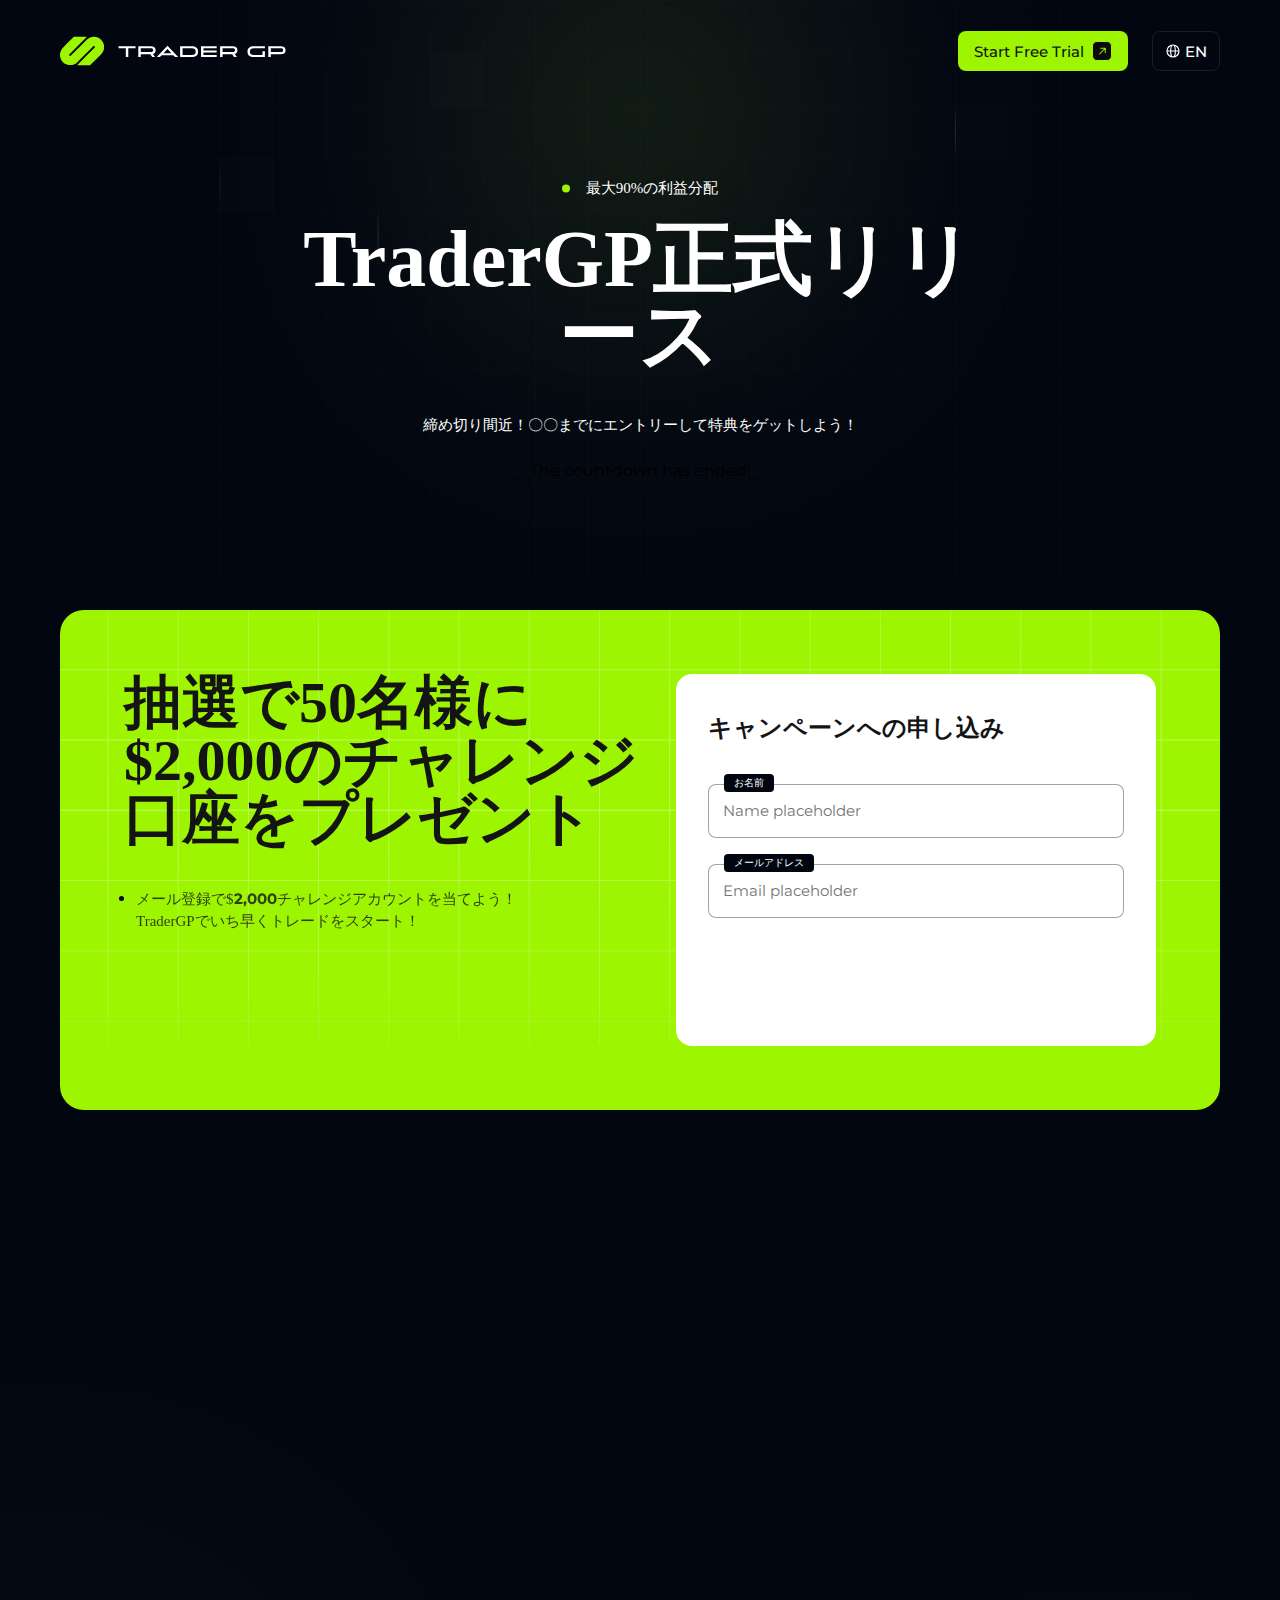
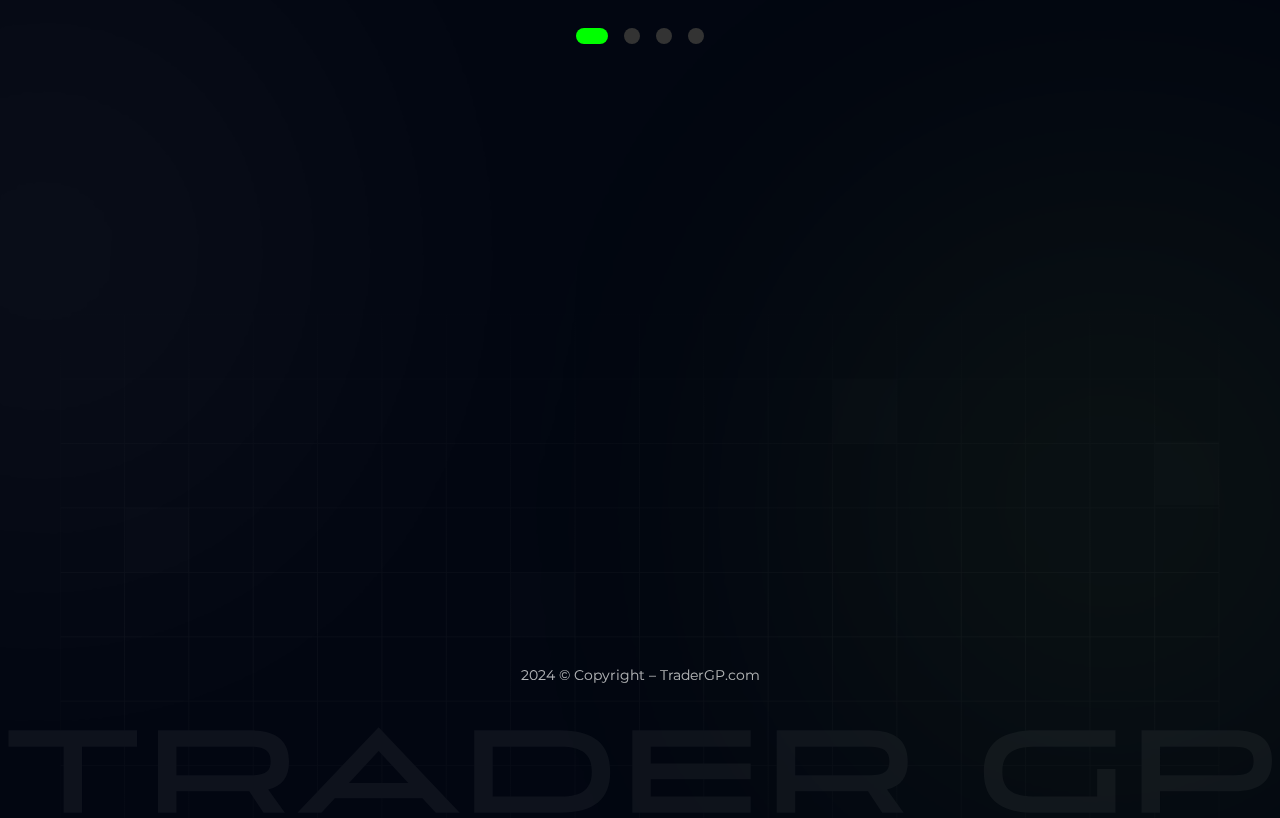
==== indexJP.html @ fff2555d "update" ====
<!DOCTYPE html>
<html lang="en">

<head>
    <meta charset="UTF-8">
    <meta name="viewport" content="width=device-width, initial-scale=1.0">
    <meta name="description"
        content="Trader GPに参加して、$2,000のチャレンジアカウントを獲得するチャンスを手に入れましょう。今すぐサインアップして、プロのトレーダーになるための旅を始めましょう。">
    <meta name="keywords" content="Trader GP, トレーディング, 外国為替, ギブアウェイ, チャレンジアカウント">
    <meta http-equiv="Cache-Control" content="public, max-age=31536000">
    <meta http-equiv="Expires" content="Wed, 21 Oct 2025 07:28:00 GMT">
    <link rel="preload" href="./img/bg_form_mob.svg" as="image">
    <link rel="preload" href="./img/bg1_mob.svg" as="image">
    <link rel="preload" href="./img/bg2_mob.svg" as="image">
    <link rel="preload" href="./img/bg2_desk.svg" as="image">
    <link rel="preload" href="./img/bg1_desk.svg" as="image">
    <link rel="stylesheet" href="./css/style.css">
    <link rel="icon" href="./img/fav.svg" type="image/x-icon">
    <title>TraderGP正式リリース</title>
</head>


<body>
    <div class="container">
        <div class="blue_round"></div>
        <div class="green_round"></div>
        <header>
            <div class="container">
                <div class="header_container">
                    <a class="logo" href="./">
                        <img src="./img/logo1.svg" alt="logo" class="logo1">
                        <img src="./img/logo2.svg" alt="logo" class="logo2">
                    </a>
                    <div class="right">

                        <a href="#" class="btn">
                            <p>Start Free Trial</p>
                            <svg xmlns="http://www.w3.org/2000/svg" width="20" height="20" viewBox="0 0 20 20"
                                fill="none">
                                <rect x="0.5" y="0.5" width="19" height="19" rx="4.5" fill="#0A0A0A" stroke="#9DF501" />
                                <path
                                    d="M13.7408 7.23694C13.7408 6.9608 13.517 6.73694 13.2408 6.73694L8.74085 6.73694C8.4647 6.73694 8.24085 6.9608 8.24085 7.23694C8.24085 7.51308 8.4647 7.73694 8.74085 7.73694L12.7408 7.73694L12.7408 11.7369C12.7408 12.0131 12.9647 12.2369 13.2408 12.2369C13.517 12.2369 13.7408 12.0131 13.7408 11.7369L13.7408 7.23694ZM7.58988 13.595L13.5944 7.59049L12.8873 6.88338L6.88277 12.8879L7.58988 13.595Z"
                                    fill="#9DF501" />
                            </svg>
                        </a>
                        <a class="lang" href="./index.html">
                            <svg xmlns="http://www.w3.org/2000/svg" width="16" height="16" viewBox="0 0 16 16"
                                fill="none">
                                <path
                                    d="M14 8C14 9.5913 13.3679 11.1174 12.2426 12.2426C11.1174 13.3679 9.5913 14 8 14M14 8C14 6.4087 13.3679 4.88258 12.2426 3.75736C11.1174 2.63214 9.5913 2 8 2M14 8H2M8 14C6.4087 14 4.88258 13.3679 3.75736 12.2426C2.63214 11.1174 2 9.5913 2 8M8 14C9.28867 14 10.3333 11.3133 10.3333 8C10.3333 4.68667 9.28867 2 8 2M8 14C6.71133 14 5.66667 11.3133 5.66667 8C5.66667 4.68667 6.71133 2 8 2M8 2C6.4087 2 4.88258 2.63214 3.75736 3.75736C2.63214 4.88258 2 6.4087 2 8"
                                    stroke="white" stroke-width="1.16667" stroke-linejoin="round" />
                            </svg>
                            <p>EN</p>
                        </a>
                    </div>
                </div>
            </div>
        </header>
        <main>
            <section class="sect_timer">

                <div class="box_info">
                    <span class="title fade-in">
                        <svg xmlns="http://www.w3.org/2000/svg" width="8" height="9" viewBox="0 0 8 9" fill="none">
                            <circle cx="4" cy="4.5" r="4" fill="#9DF501" />
                        </svg>
                        <h4 class="JP">最大90%の利益分配</h4>
                    </span>
                    <h1 class="fade-in JP">TraderGP正式リリース</h1>
                    <p class="fade-in JP">締め切り間近！〇〇までにエントリーして特典をゲットしよう！</p>
                    <div class="countdown fade-in">
                        <div class="time-box">
                            <span id="days" class="time-value">00</span>
                            <span class="time-label JP">日</span>
                        </div>
                        <div class="space">:</div>
                        <div class="time-box">
                            <span id="hours" class="time-value">00</span>
                            <span class="time-label JP">時間</span>
                        </div>
                        <div class="space">:</div>
                        <div class="time-box">
                            <span id="minutes" class="time-value">00</span>
                            <span class="time-label JP">分</span>
                        </div>
                        <div class="space">:</div>
                        <div class="time-box">
                            <span id="seconds" class="time-value">00</span>
                            <span class="time-label JP">秒</span>
                        </div>
                    </div>

                </div>
            </section>
            <section class="sect_form">

                <div class="box">
                    <div class="left">
                        <h2 class="fade-in JP">抽選で50名様に$2,000のチャレンジ口座をプレゼント</h2>
                        <ul>
                            <li class="text fade-in">
                                <p class="JP">
                                    メール登録で$<b>2,000</b>チャレンジアカウントを当てよう！TraderGPでいち早くトレードをスタート！
                                </p>
                            </li>


                            <li class="text fade-in">

                                <p class="JP">
                                    当選者は[日付]に発表されます。このチャンスをお見逃しなく！
                                </p>
                            </li>
                        </ul>
                    </div>
                    <div class="right ">
                        <h3 class="fade-in">キャンペーンへの申し込み</h3>
                        <form class="form" id="form">
                            <div class="input-group fade-in">
                                <span class="label JP">お名前</span>
                                <input type="text" id="name" placeholder="Name placeholder" class="input-field" />
                            </div>
                            <div class="input-group mb fade-in">
                                <span class="label JP">メールアドレス</span>
                                <input type="email" id="email" placeholder="Email placeholder" class="input-field" />
                                <span class="error" id="formError">error</span>
                            </div>

                            <button type="button" class="fade-in btn-submit" id="submitButton JP">登録する</button>
                        </form>

                    </div>
                </div>

            </section>
            <section class="sect_slide">

                <div class="grid4">
                    <div class="card fade-in">
                        <img src="./img/icon1.svg" alt="icon">
                        <h3 class="JP">大規模な資金提供</h3>
                        <p class="JP">最大$200,000のトレード資金を提供。自己資金をリスクにさらすことなく、大きな資金で取引を始められます。</p>
                    </div>
                    <div class="card fade-in">
                        <img src="./img/icon2.svg" alt="icon">
                        <h3 class="JP">寛大な利益分配</h3>
                        <p class="JP">業界トップクラスの最大90%の利益分配！</p>
                    </div>
                    <div class="card fade-in">
                        <img src="./img/icon3.svg" alt="icon">
                        <h3 class="JP">最先端の取引プラットフォーム</h3>
                        <p class="JP">プロトレーダーの世界標準「MT4」と「MT5」を活用し、最先端の分析ツールを体験！</p>
                    </div>
                    <div class="card fade-in last">
                        <img src="./img/icon4.svg" alt="icon">
                        <h3 class="JP">専門的なサポート体制</h3>
                        <p class="JP">24時間対応の専門サポートと教育リソースで、あなたのトレードを全力サポート！</p>
                    </div>
                </div>
                <div class="pagination">
                    <span class="dot active"></span>
                    <span class="dot"></span>
                    <span class="dot"></span>
                    <span class="dot"></span>
                </div>
            </section>
        </main>
        <footer>

            <div class="info">
                <svg class="fade-in" xmlns="http://www.w3.org/2000/svg" width="81" height="81" viewBox="0 0 81 81"
                    fill="none">
                    <path
                        d="M46.855 16.992C37.2237 26.6198 27.5955 36.2475 17.9705 45.8753C17.5652 46.2915 17.231 46.7714 16.9813 47.2958C16.6609 47.9597 17.116 48.8742 17.9101 49.2827C18.2211 49.485 18.5955 49.5666 18.9626 49.5118C19.3296 49.4571 19.6639 49.2699 19.9023 48.9856C20.9007 48.0571 21.8388 47.073 22.7954 46.1121L35.4265 33.4762C39.6849 29.2193 43.9665 24.9764 48.197 20.6918C50.0141 18.8087 52.167 17.2815 54.5451 16.1889C55.9955 15.5619 57.5155 15.11 59.0728 14.8427C60.9797 14.5191 62.9223 14.4613 64.8451 14.6709C65.8118 14.7638 66.7651 14.9646 67.6871 15.2697C68.899 15.6298 70.0769 16.0958 71.2071 16.6624C74.3182 18.3082 76.8884 20.8162 78.6094 23.8855C79.3929 25.3366 80.0083 26.8722 80.4436 28.4627C81.117 30.7188 81.0473 33.012 80.908 35.2959C80.7805 36.7621 80.4362 38.2014 79.8864 39.5667C79.2495 41.4082 78.2973 43.125 77.0723 44.6405C76.046 45.866 74.9407 47.0266 73.8216 48.1593C70.4316 51.5852 67.0091 54.9832 63.6052 58.372C61.0186 60.9576 58.4413 63.5479 55.8408 66.115C55.6051 66.3311 55.301 66.4576 54.9816 66.4725C47.4432 66.4911 39.9078 66.4911 32.3756 66.4725C32.162 66.4725 31.8322 66.4725 31.4468 66.4725C31.47 66.5003 33.2625 64.7085 33.2393 64.6806L48.0438 49.8815C52.6876 45.2394 57.3237 40.5972 61.952 35.9551C62.4814 35.4259 63.0108 34.8967 63.5309 34.3582C63.7865 34.1315 63.9676 33.833 64.0505 33.5016C64.1334 33.1702 64.1141 32.8216 63.9953 32.5013C63.8749 32.1696 63.6625 31.879 63.3828 31.6636C63.1032 31.4482 62.768 31.3169 62.4164 31.2851C62.1564 31.2677 61.8959 31.3097 61.6545 31.4078C61.4132 31.5059 61.1973 31.6576 61.0232 31.8514C60.048 32.8216 59.0682 33.7872 58.093 34.7621L47.8162 45.0954C43.8226 49.0939 39.8304 53.0892 35.8399 57.0814C34.3956 58.5205 32.9885 60.0014 31.4979 61.394C29.8082 62.9807 27.832 64.2316 25.6745 65.0798C23.408 65.9817 20.9855 66.4266 18.5463 66.3889C16.5447 66.3728 14.5579 66.0438 12.6579 65.4141C9.35704 64.3135 6.43499 62.3018 4.22943 59.6114C2.94253 58.1418 1.948 56.4402 1.29918 54.5979C0.839595 53.4215 0.479214 52.2088 0.221815 50.9724C0.027418 49.5234 -0.0393962 48.0602 0.0221348 46.5995C0.0364615 45.4749 0.192484 44.3567 0.486516 43.2711C0.904135 41.8241 1.43358 40.4117 2.07006 39.0467C3.13349 36.7257 4.85634 34.9106 6.64421 33.1327C10.7091 29.0847 14.7662 25.0291 18.8156 20.9656C20.8032 18.9788 22.7907 17.0013 24.769 15.0051C24.9207 14.8406 25.1065 14.7113 25.3135 14.6263C25.5205 14.5413 25.7436 14.5027 25.9671 14.5131C33.3972 14.5131 41.8536 14.5131 49.3023 14.5131"
                        fill="#9DF501" />
                </svg>
                <h2 class="fade-in JP">
                    当選者発表は〇〇予定！資金提供アカウントで取引をスタートし、トレードキャリアを次のレベルを引き上げよう！
                </h2>
                <span class="link fade-in JP">
                    <p>利用規約が適用されます。</p>
                    <a href="#" class="header__link green">詳しくはこちらをご覧ください</a>
                </span>

                <div class="box ">
                    <div class="box_info fade-in">
                        <h3 class="JP">本社所在地:</h3>
                        <p class="JP">5830 E 2nd St, STE 7000 #9872, キャスパー市, ワイオミング州 82609, アメリカ合衆国</p>
                    </div>
                    <div class="box_info fade-in">
                        <h3 class="JP">メールアドレス:</h3>
                        <a class="header__link" href="support@tradergp.com">support@tradergp.com</a>
                    </div>
                </div>
                <h4 class="fade-in copy">2024 © Copyright – TraderGP.com</h4>

            </div>

        </footer>
    </div>
    <svg class="bot" xmlns="http://www.w3.org/2000/svg" width="1422" height="96" viewBox="0 0 1422 96" fill="none">
        <path d="M83.3078 96.1376H62.5568V21.8017H0.566406V3.41473H145.167V21.8017H83.3078V96.1376Z" fill="#0E121C" />
        <path
            d="M316.151 38.2186V38.8753C316.151 55.5549 308.796 65.7991 292.773 69.8705L311.554 96.1376H287.388L271.365 71.9719H189.543V96.1376H168.661V3.41473H273.073C302.886 3.41473 316.151 15.7603 316.151 38.2186ZM295.4 38.6126V37.956C295.4 27.0551 289.227 21.8017 273.204 21.8017H189.543V53.8476H273.204C289.621 53.8476 295.4 49.1195 295.4 38.6126Z"
            fill="#0E121C" />
        <path
            d="M508.235 96.1376H481.312L466.208 79.852H367.706L352.603 96.1376H325.548L416.957 0L508.235 96.1376ZM416.957 26.6611L383.598 62.647H450.316L416.957 26.6611Z"
            fill="#0E121C" />
        <path
            d="M620.734 96.1376H524.465V3.41473H620.734C660.003 3.41473 677.471 19.8317 677.471 49.5135V50.5642C677.471 80.246 660.003 96.1376 620.734 96.1376ZM545.347 21.8017V77.7506H621.391C646.476 77.7506 656.72 68.8198 656.72 50.4328V49.3822C656.72 30.7325 646.476 21.8017 621.391 21.8017H545.347Z"
            fill="#0E121C" />
        <path
            d="M835.608 96.1376H702.303V3.41473H835.608V21.8017H723.185V40.5827H835.608V58.313H723.185V77.7506H835.608V96.1376Z"
            fill="#0E121C" />
        <path
            d="M1012.24 38.2186V38.8753C1012.24 55.5549 1004.88 65.7991 988.862 69.8705L1007.64 96.1376H983.477L967.454 71.9719H885.632V96.1376H864.75V3.41473H969.162C998.975 3.41473 1012.24 15.7603 1012.24 38.2186ZM991.489 38.6126V37.956C991.489 27.0551 985.316 21.8017 969.293 21.8017H885.632V53.8476H969.293C985.71 53.8476 991.489 49.1195 991.489 38.6126Z"
            fill="#0E121C" />
        <path
            d="M1245.98 96.1376H1154.58C1115.31 96.1376 1097.84 80.246 1097.84 50.5642V49.5135C1097.84 19.8317 1115.31 3.41473 1154.58 3.41473H1245.98V21.8017H1154.05C1129.49 21.8017 1118.72 30.7325 1118.72 49.3822V50.4328C1118.72 68.8198 1129.49 77.7506 1154.05 77.7506H1225.23V46.8868H1245.98V96.1376Z"
            fill="#0E121C" />
        <path
            d="M1296.02 96.1376H1275.14V3.41473H1378.89C1408.7 3.41473 1421.97 14.9723 1421.97 37.1679V37.8246C1421.97 60.0203 1408.7 71.9719 1378.89 71.9719H1296.02V96.1376ZM1296.02 21.8017V53.8476H1379.02C1395.44 53.8476 1401.22 49.1195 1401.22 38.35V37.6933C1401.22 26.5298 1395.05 21.8017 1379.02 21.8017H1296.02Z"
            fill="#0E121C" />
    </svg>
    <div id="popup" class="popup">
        <h2 class="JP">ありがとうございます</h2>
        <p class="JP">メールアドレスを登録して、<b>$2,000</b>のチャレンジアカウントを獲得するチャンスを手に入れましょう。Trader GPと共にトレーディングを開始する最初の一人になりましょう。</p>

    </div>
    <script>

        // Fade-in Elements on Scroll Script
        (function () {
            document.addEventListener("DOMContentLoaded", function () {
                const fadeInElements = document.querySelectorAll('.fade-in');

                const handleScroll = () => {
                    fadeInElements.forEach(function (element) {
                        const rect = element.getBoundingClientRect();
                        if (rect.top < window.innerHeight && rect.bottom >= 0) {
                            element.classList.add('visible');
                        }
                    });
                };

                handleScroll();
                window.addEventListener('scroll', handleScroll);
            });
        })();
    </script>
    <script defer src="./index.js"></script>
</body>

</html>
---- css/style.css ----
@font-face {
  font-family: "Montserrat";
  src: url("../fonts/Montserrat-Regular.ttf") format("truetype");
  font-weight: 400;
  font-style: normal;
  font-display: swap;
}
@font-face {
  font-family: "Montserrat";
  src: url("../fonts/Montserrat-Medium.ttf") format("truetype");
  font-weight: 500;
  font-style: normal;
  font-display: swap;
}
@font-face {
  font-family: "Montserrat";
  src: url("../fonts/Montserrat-SemiBold.ttf") format("truetype");
  font-weight: 600;
  font-style: normal;
  font-display: swap;
}
@font-face {
  font-family: "Montserrat";
  src: url("../fonts/Montserrat-Bold.ttf") format("truetype");
  font-weight: 700;
  font-style: normal;
  font-display: swap;
}
@font-face {
  font-family: "Noto Sans JP";
  src: url("../fonts/NotoSansJP-Regular.ttf") format("truetype");
  font-weight: 400;
  font-style: normal;
  font-display: swap;
}
@font-face {
  font-family: "Noto Sans JP";
  src: url("../fonts/NotoSansJP-Medium.ttf") format("truetype");
  font-weight: 500;
  font-style: normal;
  font-display: swap;
}
@font-face {
  font-family: "Noto Sans JP";
  src: url("../fonts/NotoSansJP-SemiBold.ttf") format("truetype");
  font-weight: 600;
  font-style: normal;
  font-display: swap;
}
@font-face {
  font-family: "Noto Sans JP";
  src: url("../fonts/NotoSansJP-Bold.ttf") format("truetype");
  font-weight: 700;
  font-style: normal;
  font-display: swap;
}
* {
  padding: 0;
  margin: 0;
  box-sizing: border-box;
  text-decoration: none;
  list-style: none;
  font-family: "Montserrat", sans-serif;
}

:root {
  --trans: all 0.35s ease-in-out;
}

.container {
  width: 100%;
  max-width: 1440px;
  margin: 0 auto;
  padding: 0 60px;
}

@media (max-width: 1020px) {
  .container {
    padding: 0 24px;
  }
}
html {
  scroll-behavior: smooth;
  overflow-x: hidden;
}
html .JP {
  font-family: "Noto Sans JP" !important;
}

body {
  background-color: #020611;
}

img {
  width: 100%;
  display: block;
}

.header__link {
  color: var(--White, #fff);
  font-family: Montserrat;
  font-size: 15px;
  font-style: normal;
  font-weight: 500;
  line-height: 100%;
  transition: var(--trans);
  position: relative;
}
.header__link:hover {
  color: #9df501 !important;
}

.header__link:not(.no_active)::before {
  content: "";
  position: absolute;
  left: 0;
  bottom: -2px;
  width: 0;
  height: 1px;
  background-color: #9df501;
  transition: width 0.35s;
}

.header__link:not(.no_active):hover:before {
  width: 100%;
}

header {
  position: absolute;
  width: 100%;
  top: 0px;
  left: 0px;
  padding-block: 28px;
}
header .header_container {
  display: flex;
  align-items: center;
  justify-content: space-between;
}
header .logo {
  max-width: 226px;
  display: flex;
  align-items: center;
  gap: 12px;
}
header .right {
  display: flex;
  align-items: center;
  justify-content: center;
  gap: 24px;
}
header .btn {
  display: flex;
  align-items: center;
  justify-content: center;
  gap: 8px;
  border-radius: 8px;
  padding: 9px 16px;
  background: var(--Geen-Lime, #9df501);
  transition: var(--trans);
  height: 40px;
}
header .btn p {
  color: var(--Dark, #141414);
  font-family: Montserrat;
  font-size: 15px;
  font-style: normal;
  font-weight: 500;
  line-height: 100%;
}
header .btn svg path {
  transition: var(--trans);
  transform-origin: center;
}
header .btn:hover {
  box-shadow: 0px 4px 28px 0px rgba(187, 255, 67, 0.2);
}
header .btn:hover svg path {
  transform: rotate(45deg);
}
header .lang {
  display: flex;
  height: 40px;
  padding: 0px 12px;
  justify-content: center;
  align-items: center;
  gap: 4px;
  border-radius: 8px;
  border: 1px solid rgba(216, 225, 228, 0.1);
  transition: var(--trans);
}
header .lang p {
  color: var(--White, #fff);
  font-family: Montserrat;
  font-size: 15px;
  font-style: normal;
  font-weight: 500;
  line-height: 100%;
  transition: var(--trans);
}
header .lang svg path {
  stroke: white;
  transition: var(--trans);
}
header .lang:hover {
  background: var(--Geen-Lime, #9df501);
  box-shadow: 0px 4px 28px 0px rgba(187, 255, 67, 0.2);
}
header .lang:hover:hover p {
  color: var(--Dark, #141414);
}
header .lang:hover:hover svg path {
  stroke: #020611;
}

.sect_timer {
  padding-top: 180px;
  padding-bottom: 130px;
  background-image: url(../img/bg1_desk.svg);
  background-position: center 0px;
  background-repeat: no-repeat;
  background-size: contain;
}
.sect_timer .box_info {
  display: flex;
  width: 100%;
  max-width: 753px;
  flex-direction: column;
  align-items: center;
  margin-right: auto;
  margin-left: auto;
}
.sect_timer .title {
  display: flex;
  align-items: center;
  gap: 16px;
  margin-bottom: 24px;
}
.sect_timer .title h4 {
  color: var(--White, #fff);
  font-family: Montserrat;
  font-size: 15px;
  font-style: normal;
  font-weight: 400;
  line-height: 110%;
}
.sect_timer h1 {
  color: var(--White, #fff);
  text-align: center;
  font-family: Montserrat;
  font-size: 80px;
  font-style: normal;
  font-weight: 600;
  line-height: 96%;
  width: 100%;
  max-width: 680px;
  margin-bottom: 40px;
}
.sect_timer p {
  color: var(--White, #fff);
  text-align: center;
  font-family: Montserrat;
  font-size: 15px;
  font-style: normal;
  font-weight: 400;
  line-height: 150%;
}
.sect_timer .countdown {
  display: flex;
  justify-content: center;
  gap: 24px;
  margin-top: 24px;
}
.sect_timer .time-box {
  display: flex;
  flex-direction: column;
  text-align: center;
}
.sect_timer .time-value {
  color: var(--Geen-Lime, #9df501);
  text-align: center;
  font-feature-settings: "liga" off, "clig" off;
  font-family: Montserrat;
  font-size: 100px;
  font-style: normal;
  font-weight: 700;
  line-height: 96%;
  margin-bottom: 12px;
  width: 128px;
}
.sect_timer .time-label {
  color: var(--White, #fff);
  text-align: center;
  font-feature-settings: "liga" off, "clig" off;
  font-family: Montserrat;
  font-size: 18px;
  font-style: normal;
  font-weight: 400;
  line-height: 96%;
  opacity: 0.8;
}
.sect_timer .space {
  color: var(--Geen-Lime, #9df501);
  text-align: center;
  font-feature-settings: "liga" off, "clig" off;
  font-family: Montserrat;
  font-size: 100px;
  font-style: normal;
  font-weight: 700;
  line-height: 96%;
}

.sect_form .box {
  border-radius: 24px;
  background: var(--Geen-Lime, #9df501);
  padding: 64px;
  display: flex;
  justify-content: space-between;
  width: 100%;
  background-image: url(../img/bg_form.svg);
  background-position: center 0px;
  background-repeat: no-repeat;
  background-size: contain;
  gap: 15px;
}
.sect_form .left {
  width: 100%;
  max-width: 616px;
  display: flex;
  flex-direction: column;
  align-items: start;
}
.sect_form .left h2 {
  color: var(--Dark, #141414);
  font-feature-settings: "liga" off, "clig" off;
  font-family: Montserrat;
  font-size: 58px;
  font-style: normal;
  font-weight: 700;
  line-height: 100%; /* 58px */
  margin-bottom: 40px;
}
.sect_form ul {
  width: 100%;
  max-width: 420px;
  padding-left: 12px;
}
.sect_form ul p {
  color: var(--Dark, #141414);
  font-feature-settings: "liga" off, "clig" off;
  font-family: Montserrat;
  font-size: 15px;
  font-style: normal;
  font-weight: 500;
  line-height: 150%; /* 22.5px */
  opacity: 0.8;
}
.sect_form ul li:first-child {
  margin-bottom: 24px;
}
.sect_form ul li {
  list-style-type: disc;
}
.sect_form .right {
  border-radius: 16px;
  background: var(--White, #fff);
  backdrop-filter: blur(7.5px);
  display: flex;
  width: 100%;
  max-width: 480px;
  padding: 40px 32px;
  flex-direction: column;
  flex-shrink: 0;
}
.sect_form .right h3 {
  color: var(--Dark, #141414);
  font-feature-settings: "liga" off, "clig" off;
  font-family: Montserrat;
  font-size: 24px;
  font-style: normal;
  font-weight: 700;
  line-height: 120%;
  margin-bottom: 32px;
}
.sect_form .right .form {
  display: flex;
  flex-direction: column;
  width: 100%;
}
.sect_form .input-group {
  width: 100%;
  position: relative;
  padding-top: 10px;
  margin-bottom: 16px;
}
.sect_form .input-group .label {
  color: var(--White, #fff);
  font-feature-settings: "liga" off, "clig" off;
  font-family: Montserrat;
  font-size: 10px;
  font-style: normal;
  font-weight: 500;
  line-height: 100%; /* 10px */
  border-radius: 4px;
  background: #010510;
  display: flex;
  justify-content: center;
  align-items: center;
  padding: 4px 10px;
  left: 16px;
  top: 0px;
  width: fit-content;
  position: absolute;
}
.sect_form input {
  border-radius: 8px;
  border: 1px solid rgba(1, 5, 16, 0.368627451);
  width: 100%;
  color: #010510;
  font-feature-settings: "liga" off, "clig" off;
  font-family: Montserrat;
  font-size: 15px;
  font-style: normal;
  font-weight: 400;
  line-height: 16px;
  padding: 18px 14px;
  outline: none;
  transition: var(--trans);
}
.sect_form input:hover {
  border: 1px solid #010510;
}
.sect_form input:focus {
  border: 1px solid var(--Geen-Lime, #9df501);
}
.sect_form .input_error {
  border: 1px solid #ff5d60 !important;
}
.sect_form .mb {
  padding-bottom: 22px;
  margin-bottom: 0px;
}
.sect_form .error {
  color: #ff5d60;
  font-feature-settings: "liga" off, "clig" off;
  font-family: Montserrat;
  font-size: 12px;
  font-style: normal;
  font-weight: 400;
  line-height: 16px; /* 133.333% */
  margin-left: 14px;
  text-transform: capitalize;
  opacity: 0;
  transition: var(--trans);
  position: absolute;
  bottom: 0px;
  left: 0px;
}
.sect_form .btn-submit {
  margin-top: 10px;
  display: flex;
  height: 56px;
  padding: 10px 24px;
  justify-content: center;
  align-items: center;
  gap: 10px;
  color: var(--Dark, #141414);
  font-feature-settings: "liga" off, "clig" off;
  font-family: Montserrat;
  font-size: 18px;
  font-style: normal;
  font-weight: 600;
  line-height: 100%; /* 18px */
  border-radius: 8px;
  background: var(--Geen-Lime, #9df501);
  cursor: pointer;
  outline: none;
  border: none;
  transition: var(--trans);
}
.sect_form .btn-submit:hover {
  box-shadow: 0px 4px 28px 0px rgba(187, 255, 67, 0.2);
}

.popup {
  opacity: 0;
  visibility: hidden;
  position: fixed;
  left: 50%;
  top: 50%;
  transform: translate(-50%, -50%);
  border-radius: 16px;
  background: var(--White, #fff);
  backdrop-filter: blur(7.5px);
  color: #141414;
  padding: 16px;
  box-shadow: 0px 4px 16px rgba(0, 0, 0, 0.1);
  font-family: Montserrat;
  z-index: 1000;
  align-items: center;
  justify-content: center;
  width: 100%;
  max-width: 482px;
  padding: 40px 32px;
  flex-direction: column;
  transition: var(--trans);
}
.popup h2 {
  color: var(--Dark, #141414);
  text-align: center;
  font-feature-settings: "liga" off, "clig" off;
  font-family: Montserrat;
  font-size: 24px;
  font-style: normal;
  font-weight: 700;
  line-height: 120%; /* 28.8px */
  margin-bottom: 16px;
}
.popup p {
  color: var(--Dark, #141414);
  text-align: center;
  font-feature-settings: "liga" off, "clig" off;
  font-family: Montserrat;
  font-size: 15px;
  font-style: normal;
  font-weight: 500;
  line-height: 150%; /* 22.5px */
}

.sect_slide {
  padding-top: 130px;
  overflow: hidden;
}
.sect_slide .grid4::-webkit-scrollbar {
  display: none;
}
.sect_slide .grid4 {
  display: grid;
  grid-template-columns: 1fr 1fr 1fr 1fr;
  gap: 32px;
  padding-right: 50px;
}
.sect_slide .grid4 .pagination {
  display: none;
}
.sect_slide .card {
  width: 305px;
  display: flex;
  flex-direction: column;
  padding: 24px;
  border-radius: 12px;
  background: #0b0f1a;
  align-items: flex-start;
  backdrop-filter: blur(50px);
}
.sect_slide .card img {
  width: 64px;
  height: 64px;
  margin-bottom: 100px;
}
.sect_slide .card h3 {
  color: var(--White, #fff);
  font-feature-settings: "liga" off, "clig" off;
  font-family: Montserrat;
  font-size: 20px;
  font-style: normal;
  font-weight: 600;
  line-height: 110%; /* 22px */
  margin-bottom: 16px;
}
.sect_slide .card p {
  color: var(--White, #fff);
  font-feature-settings: "liga" off, "clig" off;
  font-family: Montserrat;
  font-size: 15px;
  font-style: normal;
  font-weight: 400;
  line-height: 150%; /* 22.5px */
  height: 92px;
}
@media (max-width: 1439px) {
  .sect_slide .grid4 {
    overflow-x: auto;
    scroll-behavior: smooth;
  }
  .sect_slide .grid4::-webkit-scrollbar {
    display: none;
  }
  .sect_slide .pagination {
    justify-content: center;
    margin-top: 24px;
    display: flex;
  }
  .sect_slide .dot {
    width: 16px;
    height: 16px;
    background: #333;
    border-radius: 100px;
    margin: 0 8px;
    cursor: pointer;
  }
  .sect_slide .dot.active {
    background: #0f0;
    width: 32px;
  }
}

@media (max-width: 700px) {
  .sect_slide .card {
    width: 300px;
  }
}
footer {
  padding-top: 130px;
  background-image: url(../img/bg2_desk.svg);
  background-position: center bottom;
  background-repeat: no-repeat;
  background-size: contain;
}
footer .info {
  width: 100%;
  max-width: 862px;
  margin-right: auto;
  margin-left: auto;
  display: flex;
  flex-direction: column;
  align-items: center;
  justify-content: center;
}
footer svg {
  margin-bottom: 32px;
}
footer h2 {
  color: var(--White, #fff);
  text-align: center;
  font-feature-settings: "liga" off, "clig" off;
  font-family: Montserrat;
  font-size: 32px;
  font-style: normal;
  font-weight: 700;
  line-height: 130%; /* 41.6px */
  margin-bottom: 32px;
}
footer .green {
  color: var(--Geen-Lime, #9df501);
}
footer .link {
  display: flex;
  align-items: center;
  gap: 5px;
  margin-bottom: 64px;
}
footer .link p {
  color: var(--White, #fff);
  text-align: center;
  font-feature-settings: "liga" off, "clig" off;
  font-family: Montserrat;
  font-size: 18px;
  font-style: normal;
  font-weight: 400;
  line-height: 150%; /* 27px */
}
footer .link a {
  color: var(--Geen-Lime, #9df501);
  font-feature-settings: "liga" off, "clig" off;
  font-family: Montserrat;
  font-size: 18px;
  font-style: normal;
  font-weight: 700;
  line-height: 150%;
}
footer .box {
  width: 100%;
  max-width: 644px;
  display: flex;
  align-items: center;
  justify-content: center;
  gap: 32px;
  margin-right: auto;
  margin-left: auto;
  margin-bottom: 64px;
}
footer .box .box_info {
  border-radius: 8px;
  background: #0c101a;
  width: 100%;
  max-width: 306px;
  padding: 18px 30px;
  display: flex;
  flex-direction: column;
  align-items: center;
  gap: 12px;
  min-height: 106px;
}
footer .box .box_info h3 {
  color: var(--White, #fff);
  text-align: center;
  font-feature-settings: "liga" off, "clig" off;
  font-family: Montserrat;
  font-size: 14px;
  font-style: normal;
  font-weight: 400;
  line-height: 150%; /* 21px */
  opacity: 0.7;
}
footer .box .box_info p,
footer .box .box_info a {
  color: var(--White, #fff);
  text-align: center;
  font-feature-settings: "liga" off, "clig" off;
  font-family: Montserrat;
  font-size: 15px;
  font-style: normal;
  font-weight: 400;
  line-height: 130%; /* 19.5px */
}
footer .copy {
  color: var(--White, #fff);
  text-align: center;
  font-feature-settings: "liga" off, "clig" off;
  font-family: Montserrat;
  font-size: 14px;
  font-style: normal;
  font-weight: 400;
  line-height: 150%; /* 21px */
  opacity: 0.7;
  margin-bottom: 112px;
}

.bot {
  margin-bottom: 0px;
  margin-right: auto;
  margin-left: auto;
  display: block;
  padding-left: 8px;
  padding-right: 8px;
  width: 100%;
  max-width: 1440px;
  position: absolute;
  bottom: 0px;
  left: 50%;
  transform: translateX(-50%);
}

body {
  position: relative;
  overflow-x: hidden;
}
body .container {
  position: relative;
}

.blue_round {
  border-radius: 484.288px;
  opacity: 0.1;
  background: #fff;
  filter: blur(250px);
  width: 100%;
  max-width: 339.655px;
  height: 484.288px;
  transform: rotate(3.73deg);
  position: absolute;
  bottom: 325px;
  left: -126px;
  z-index: 2;
}

.green_round {
  border-radius: 484.288px;
  opacity: 0.15;
  background: #bbff43;
  filter: blur(250px);
  width: 100%;
  max-width: 339.655px;
  height: 484.288px;
  transform: rotate(3.73deg);
  position: absolute;
  bottom: 75px;
  right: 0px;
  z-index: 2;
}

.fade-in {
  opacity: 0;
  transform: translateY(-20px);
  transition: opacity 1s ease-out, transform 1s ease-out !important;
}

.fade-in.visible {
  opacity: 1;
  transform: translateY(0);
}

@media (max-width: 1200px) {
  .sect_form .right {
    max-width: 400px;
  }
  .sect_form .box {
    padding: 40px;
  }
}
@media (max-width: 940px) {
  .sect_form .box {
    flex-direction: column;
    align-items: center;
    gap: 32px;
  }
  .sect_form .left {
    align-items: center;
    text-align: center;
  }
  .sect_form ul li {
    list-style: none;
  }
}
@media (max-width: 820px) {
  .sect_timer .time-value {
    width: 90px;
    font-size: 60px;
  }
  .sect_timer .space {
    font-size: 60px;
  }
  .sect_timer .time-label {
    font-size: 16px;
  }
}
@media (max-width: 650px) {
  .logo2 {
    display: none;
  }
  header .btn {
    height: 32px;
    font-size: 14px;
  }
  header .lang {
    height: 32px;
    font-size: 14px;
  }
  header .lang svg {
    width: 20px;
    height: 20px;
  }
  .sect_timer .title h4 {
    font-size: 14px;
  }
  .sect_timer .title {
    gap: 8px;
  }
  .sect_timer h1 {
    font-size: 64px;
    margin-bottom: 32px;
  }
  .sect_timer p {
    font-size: 14px;
    width: 100%;
    max-width: 287px;
    margin-right: auto;
    margin-left: auto;
  }
  .sect_timer .time-value {
    font-size: 48px;
    width: 62px;
    margin-bottom: 5px;
  }
  .sect_timer .space {
    font-size: 48px;
  }
  .sect_timer .time-label {
    font-size: 10px;
  }
  .sect_timer {
    padding-bottom: 80px;
  }
  .sect_form .left h2 {
    font-size: 30px;
  }
  .sect_form .box {
    padding: 40px 16px;
  }
  .sect_form .left {
    max-width: 100%;
  }
  .sect_form ul {
    max-width: 330px;
  }
  .sect_form .right h3 {
    font-size: 20px;
    text-align: center;
  }
  .sect_form .right {
    max-width: 100%;
    padding: 24px;
  }
  .sect_slide .card h3 {
    font-size: 18px;
  }
  .sect_slide .card p {
    font-size: 14px;
  }
  .sect_slide {
    padding-top: 80px;
  }
  footer {
    padding-top: 80px;
  }
  footer h2 {
    font-size: 22px;
  }
  .footer .link {
    flex-wrap: wrap;
  }
  footer .link p {
    font-size: 16px;
  }
  footer .link a {
    font-size: 16px;
  }
  footer .box {
    flex-direction: column;
    gap: 16px;
  }
  footer .box .box_info h3 {
    font-size: 12px;
  }
  footer .box .box_info p,
  footer .box .box_info a {
    font-size: 14px;
  }
  footer .copy {
    font-size: 12px;
  }
  .sect_timer .countdown {
    gap: 10px;
  }
  header {
    padding-block: 16px;
  }
  .sect_timer {
    padding-top: 134px;
  }
  .sect_timer {
    background-image: none;
  }
  .sect_form .box {
    background-image: url(../img/bg_form_mob.svg);
  }
  footer {
    background-image: none;
  }
  body {
    background-image: url(../img/bg1_mob.svg), url(../img/bg2_mob.svg);
    background-repeat: no-repeat, no-repeat;
    background-position: top, bottom;
    background-size: contain, contain;
  }
  .sect_form .btn-submit {
    font-size: 16px;
  }
  .sect_slide .dot {
    width: 8px;
    height: 8px;
  }
  .sect_slide .dot.active {
    width: 24px;
  }
}/*# sourceMappingURL=style.css.map */
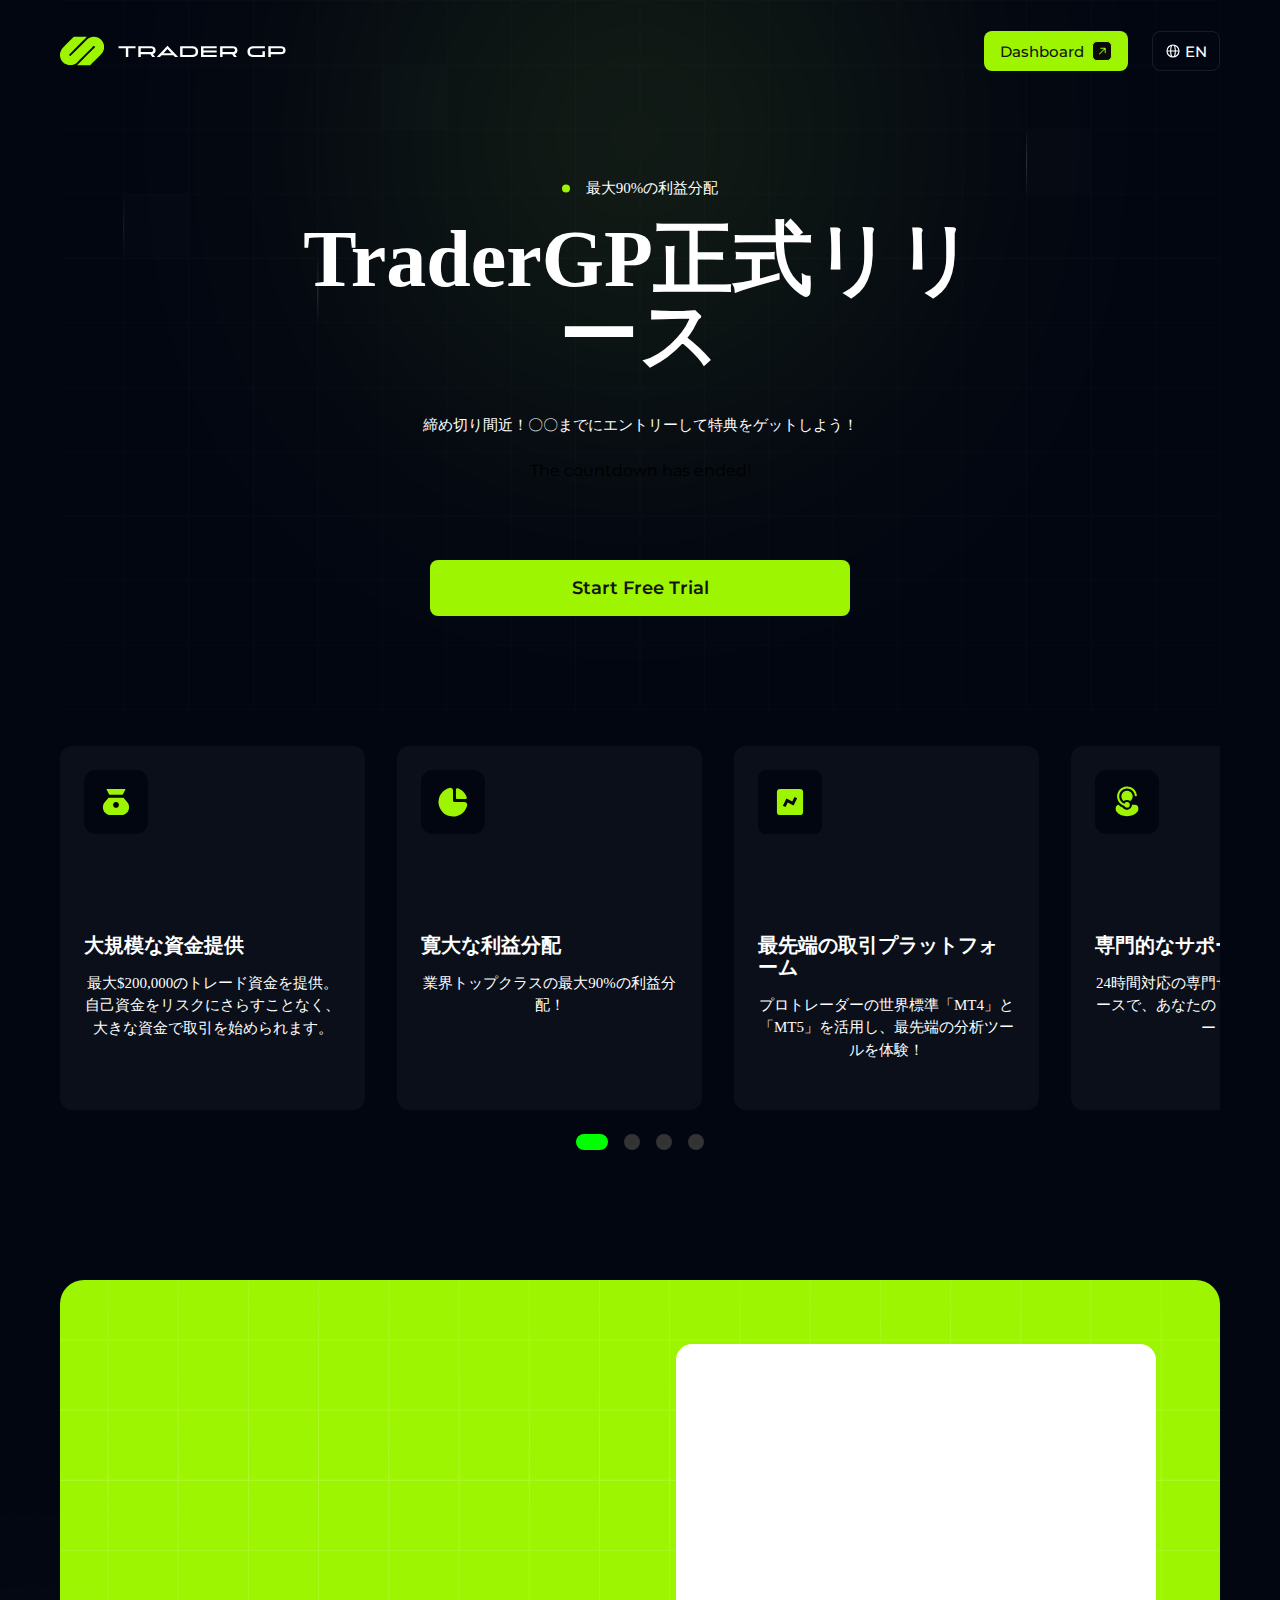
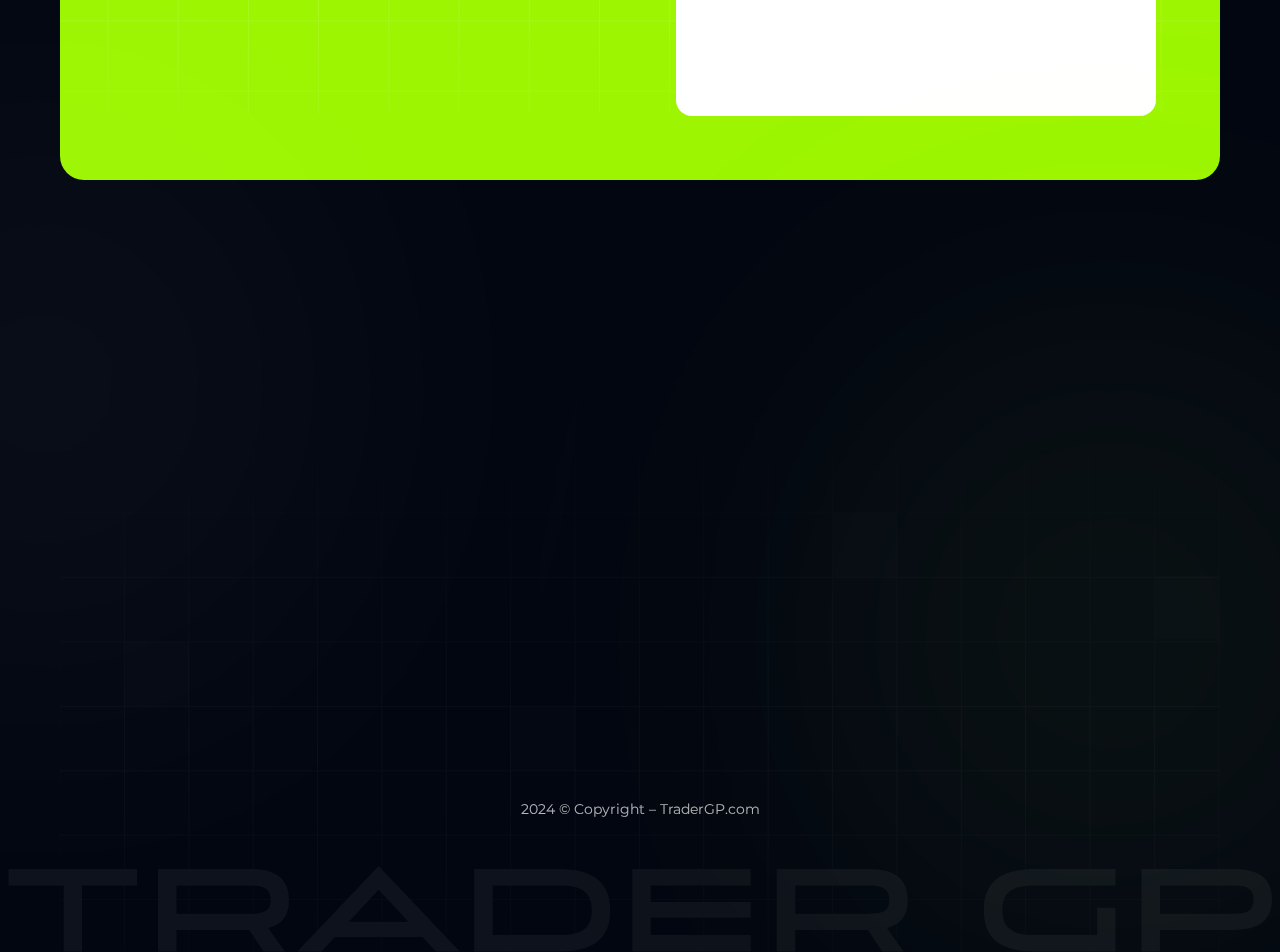
==== commit cb0fa59e: "update" ====
--- a/indexJP.html
+++ b/indexJP.html
@@ -34,7 +34,7 @@
                     <div class="right">
 
                         <a href="#" class="btn">
-                            <p>Start Free Trial</p>
+                            <p>Dashboard</p>
                             <svg xmlns="http://www.w3.org/2000/svg" width="20" height="20" viewBox="0 0 20 20"
                                 fill="none">
                                 <rect x="0.5" y="0.5" width="19" height="19" rx="4.5" fill="#0A0A0A" stroke="#9DF501" />
@@ -89,9 +89,40 @@
                             <span class="time-label JP">秒</span>
                         </div>
                     </div>
-
-                </div>
+                    <a href="#" class="btn-submit fade-in">Start Free Trial</a>
+                </div>
+                <section class="sect_slide">
+                    <div class="grid4">
+                        <div class="card fade-in">
+                            <img src="./img/icon1.svg" alt="icon">
+                            <h3 class="JP">大規模な資金提供</h3>
+                            <p class="JP">最大$200,000のトレード資金を提供。自己資金をリスクにさらすことなく、大きな資金で取引を始められます。</p>
+                        </div>
+                        <div class="card fade-in">
+                            <img src="./img/icon2.svg" alt="icon">
+                            <h3 class="JP">寛大な利益分配</h3>
+                            <p class="JP">業界トップクラスの最大90%の利益分配！</p>
+                        </div>
+                        <div class="card fade-in">
+                            <img src="./img/icon3.svg" alt="icon">
+                            <h3 class="JP">最先端の取引プラットフォーム</h3>
+                            <p class="JP">プロトレーダーの世界標準「MT4」と「MT5」を活用し、最先端の分析ツールを体験！</p>
+                        </div>
+                        <div class="card fade-in last">
+                            <img src="./img/icon4.svg" alt="icon">
+                            <h3 class="JP">専門的なサポート体制</h3>
+                            <p class="JP">24時間対応の専門サポートと教育リソースで、あなたのトレードを全力サポート！</p>
+                        </div>
+                    </div>
+                    <div class="pagination">
+                        <span class="dot active"></span>
+                        <span class="dot"></span>
+                        <span class="dot"></span>
+                        <span class="dot"></span>
+                    </div>
+                </section>
             </section>
+
             <section class="sect_form">
 
                 <div class="box">
@@ -126,44 +157,14 @@
                                 <span class="error" id="formError">error</span>
                             </div>
 
-                            <button type="button" class="fade-in btn-submit" id="submitButton JP">登録する</button>
+                            <button type="button" class="fade-in btn-submit" id="submitButton">登録する</button>
                         </form>
 
                     </div>
                 </div>
 
             </section>
-            <section class="sect_slide">
-
-                <div class="grid4">
-                    <div class="card fade-in">
-                        <img src="./img/icon1.svg" alt="icon">
-                        <h3 class="JP">大規模な資金提供</h3>
-                        <p class="JP">最大$200,000のトレード資金を提供。自己資金をリスクにさらすことなく、大きな資金で取引を始められます。</p>
-                    </div>
-                    <div class="card fade-in">
-                        <img src="./img/icon2.svg" alt="icon">
-                        <h3 class="JP">寛大な利益分配</h3>
-                        <p class="JP">業界トップクラスの最大90%の利益分配！</p>
-                    </div>
-                    <div class="card fade-in">
-                        <img src="./img/icon3.svg" alt="icon">
-                        <h3 class="JP">最先端の取引プラットフォーム</h3>
-                        <p class="JP">プロトレーダーの世界標準「MT4」と「MT5」を活用し、最先端の分析ツールを体験！</p>
-                    </div>
-                    <div class="card fade-in last">
-                        <img src="./img/icon4.svg" alt="icon">
-                        <h3 class="JP">専門的なサポート体制</h3>
-                        <p class="JP">24時間対応の専門サポートと教育リソースで、あなたのトレードを全力サポート！</p>
-                    </div>
-                </div>
-                <div class="pagination">
-                    <span class="dot active"></span>
-                    <span class="dot"></span>
-                    <span class="dot"></span>
-                    <span class="dot"></span>
-                </div>
-            </section>
+
         </main>
         <footer>
 
--- a/css/style.css
+++ b/css/style.css
@@ -309,19 +309,62 @@
   font-weight: 700;
   line-height: 96%;
 }
+.sect_timer .btn-submit {
+  margin-top: 80px;
+  display: flex;
+  height: 56px;
+  padding: 10px 24px;
+  justify-content: center;
+  align-items: center;
+  gap: 10px;
+  color: var(--Dark, #141414);
+  font-feature-settings: "liga" off, "clig" off;
+  font-family: Montserrat;
+  font-size: 18px;
+  font-style: normal;
+  font-weight: 600;
+  line-height: 100%; /* 18px */
+  border-radius: 8px;
+  background: var(--Geen-Lime, #9df501);
+  cursor: pointer;
+  outline: none;
+  border: none;
+  transition: var(--trans);
+  width: 100%;
+  max-width: 420px;
+}
+.sect_timer .btn-submit:hover {
+  box-shadow: 0px 4px 28px 0px rgba(187, 255, 67, 0.2);
+  transform: translateY(-5px);
+}
 
 .sect_form .box {
+  background: var(--Geen-Lime, #9df501);
+  position: relative;
   border-radius: 24px;
-  background: var(--Geen-Lime, #9df501);
   padding: 64px;
   display: flex;
   justify-content: space-between;
   width: 100%;
+  gap: 15px;
+}
+.sect_form .box::before {
+  content: "";
+  position: absolute;
+  top: 0;
+  left: 0;
+  right: 0;
+  bottom: 0;
   background-image: url(../img/bg_form.svg);
   background-position: center 0px;
   background-repeat: no-repeat;
   background-size: contain;
-  gap: 15px;
+  opacity: 0.5;
+  z-index: 0;
+}
+.sect_form .box > * {
+  position: relative;
+  z-index: 1;
 }
 .sect_form .left {
   width: 100%;
@@ -480,6 +523,7 @@
 }
 .sect_form .btn-submit:hover {
   box-shadow: 0px 4px 28px 0px rgba(187, 255, 67, 0.2);
+  transform: translateY(-5px);
 }
 
 .popup {
@@ -682,15 +726,16 @@
 }
 footer .box .box_info {
   border-radius: 8px;
-  background: #0c101a;
+  background: #0b0f1a;
   width: 100%;
   max-width: 306px;
-  padding: 18px 30px;
+  padding: 15px 30px;
   display: flex;
   flex-direction: column;
   align-items: center;
+  justify-content: center;
   gap: 12px;
-  min-height: 106px;
+  min-height: 125px;
 }
 footer .box .box_info h3 {
   color: var(--White, #fff);
@@ -740,6 +785,7 @@
   bottom: 0px;
   left: 50%;
   transform: translateX(-50%);
+  height: fit-content;
 }
 
 body {
@@ -907,8 +953,8 @@
   footer h2 {
     font-size: 22px;
   }
-  .footer .link {
-    flex-wrap: wrap;
+  footer .link {
+    flex-direction: column;
   }
   footer .link p {
     font-size: 16px;
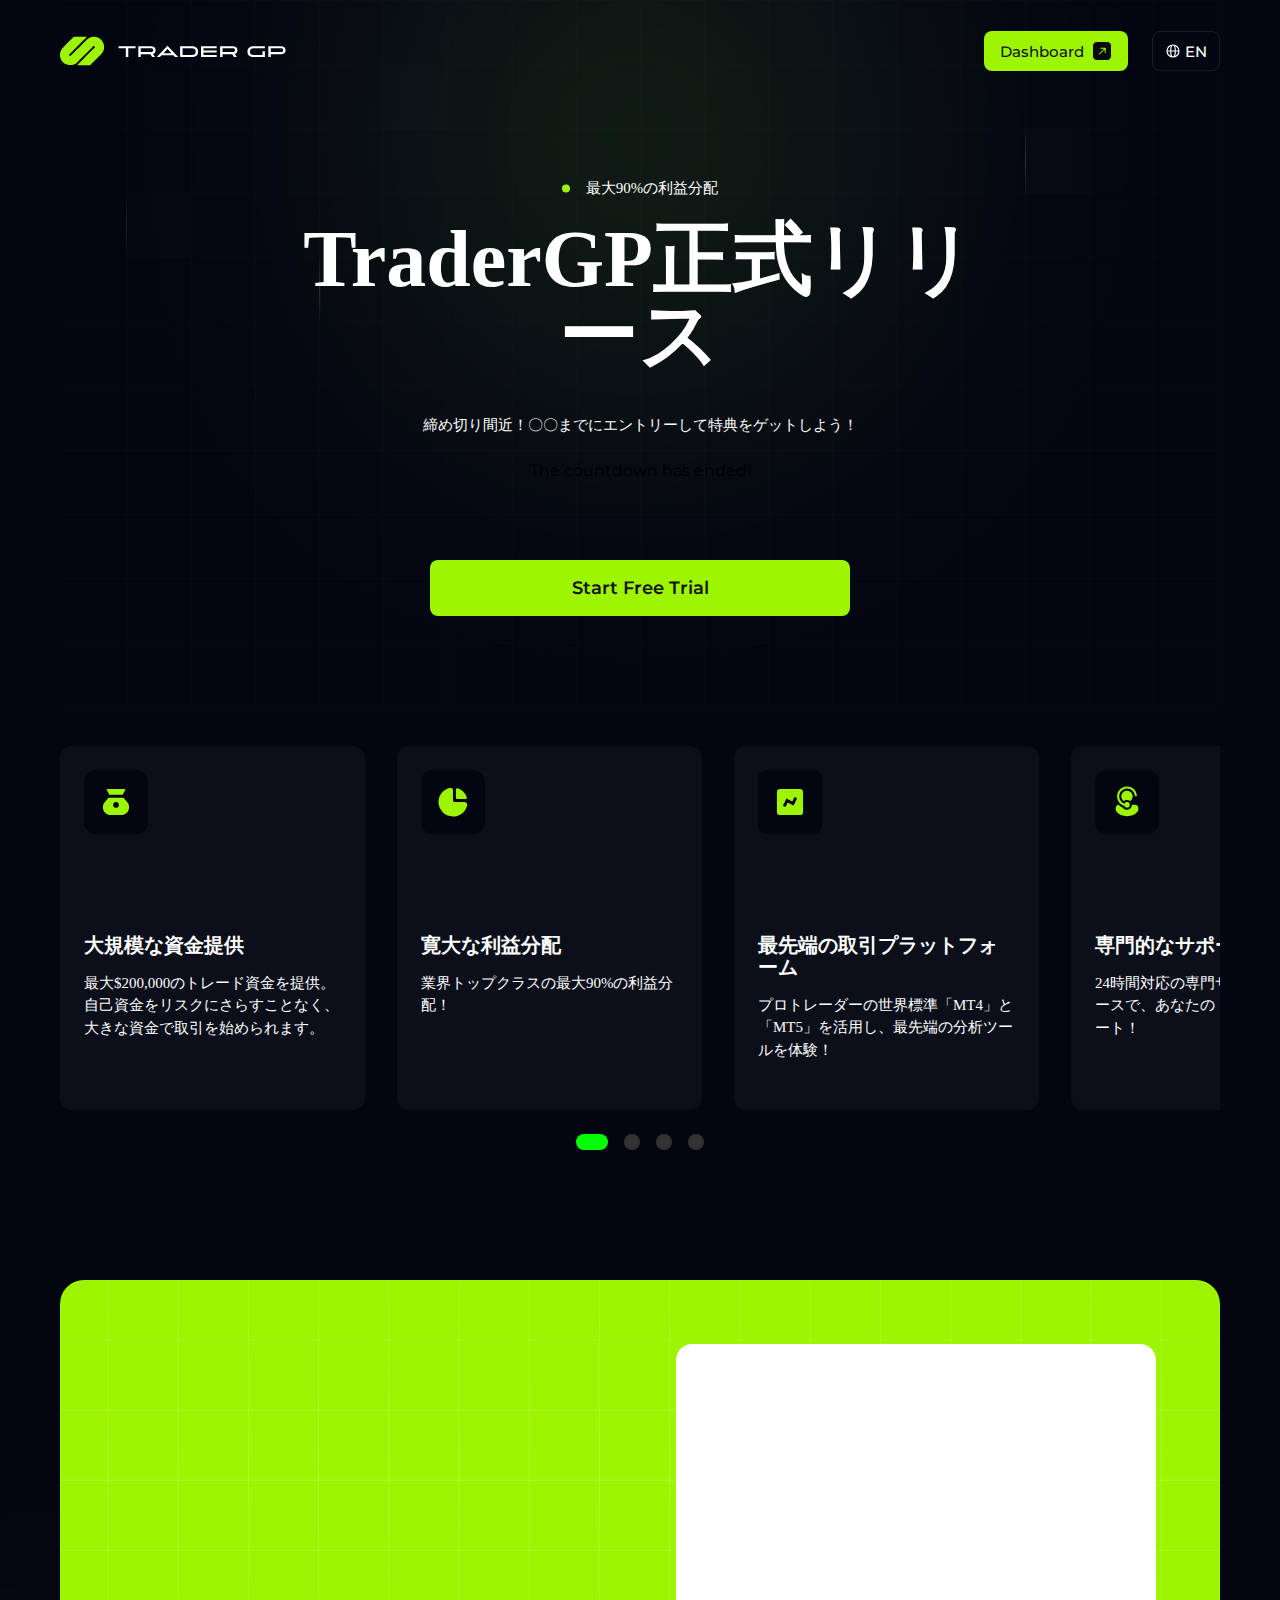
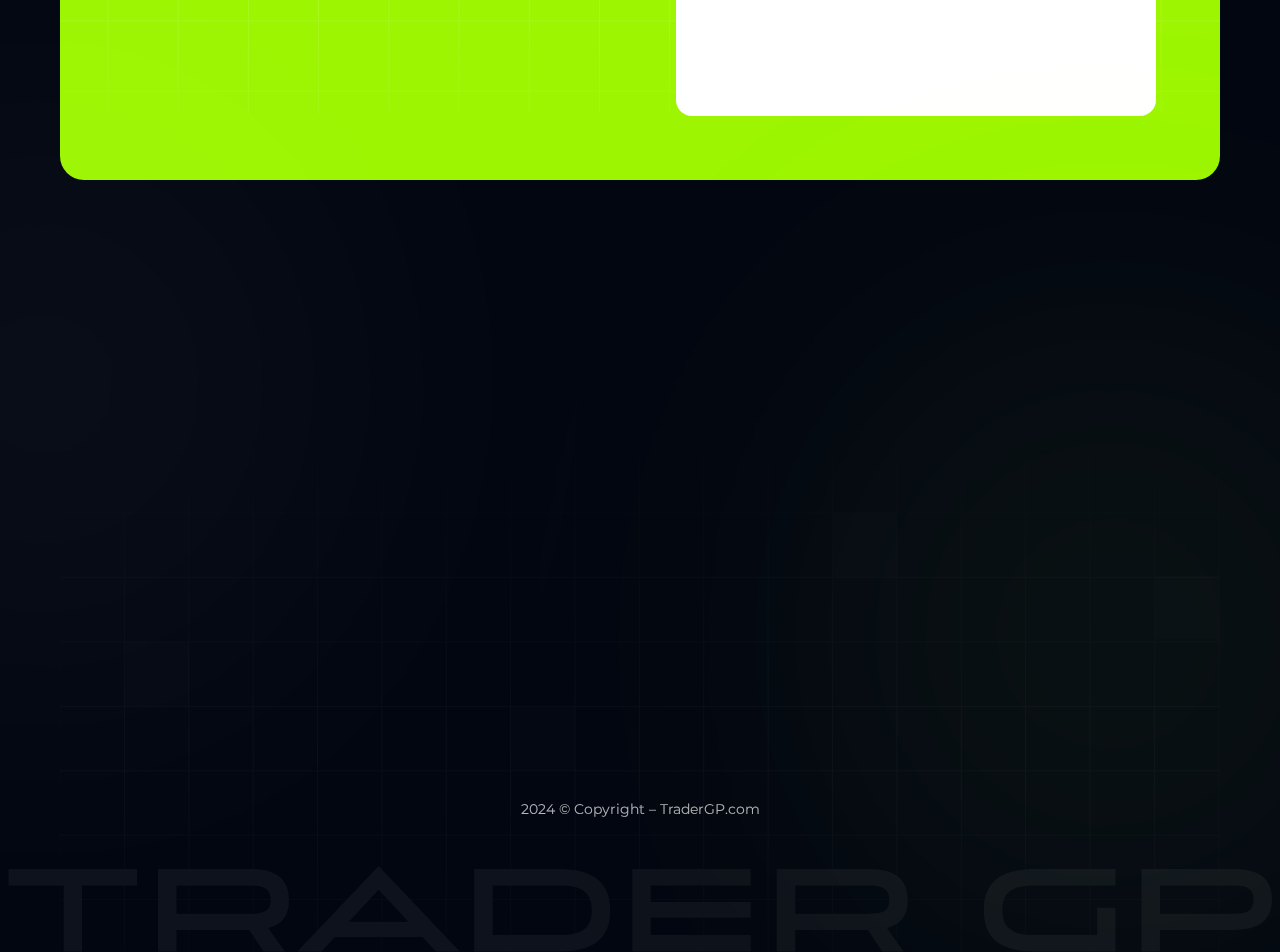
==== commit d3939332: "update" ====
--- a/indexJP.html
+++ b/indexJP.html
@@ -91,38 +91,38 @@
                     </div>
                     <a href="#" class="btn-submit fade-in">Start Free Trial</a>
                 </div>
-                <section class="sect_slide">
-                    <div class="grid4">
-                        <div class="card fade-in">
-                            <img src="./img/icon1.svg" alt="icon">
-                            <h3 class="JP">大規模な資金提供</h3>
-                            <p class="JP">最大$200,000のトレード資金を提供。自己資金をリスクにさらすことなく、大きな資金で取引を始められます。</p>
-                        </div>
-                        <div class="card fade-in">
-                            <img src="./img/icon2.svg" alt="icon">
-                            <h3 class="JP">寛大な利益分配</h3>
-                            <p class="JP">業界トップクラスの最大90%の利益分配！</p>
-                        </div>
-                        <div class="card fade-in">
-                            <img src="./img/icon3.svg" alt="icon">
-                            <h3 class="JP">最先端の取引プラットフォーム</h3>
-                            <p class="JP">プロトレーダーの世界標準「MT4」と「MT5」を活用し、最先端の分析ツールを体験！</p>
-                        </div>
-                        <div class="card fade-in last">
-                            <img src="./img/icon4.svg" alt="icon">
-                            <h3 class="JP">専門的なサポート体制</h3>
-                            <p class="JP">24時間対応の専門サポートと教育リソースで、あなたのトレードを全力サポート！</p>
-                        </div>
-                    </div>
-                    <div class="pagination">
-                        <span class="dot active"></span>
-                        <span class="dot"></span>
-                        <span class="dot"></span>
-                        <span class="dot"></span>
-                    </div>
-                </section>
+
             </section>
-
+            <section class="sect_slide">
+                <div class="grid4">
+                    <div class="card fade-in">
+                        <img src="./img/icon1.svg" alt="icon">
+                        <h3 class="JP">大規模な資金提供</h3>
+                        <p class="JP">最大$200,000のトレード資金を提供。自己資金をリスクにさらすことなく、大きな資金で取引を始められます。</p>
+                    </div>
+                    <div class="card fade-in">
+                        <img src="./img/icon2.svg" alt="icon">
+                        <h3 class="JP">寛大な利益分配</h3>
+                        <p class="JP">業界トップクラスの最大90%の利益分配！</p>
+                    </div>
+                    <div class="card fade-in">
+                        <img src="./img/icon3.svg" alt="icon">
+                        <h3 class="JP">最先端の取引プラットフォーム</h3>
+                        <p class="JP">プロトレーダーの世界標準「MT4」と「MT5」を活用し、最先端の分析ツールを体験！</p>
+                    </div>
+                    <div class="card fade-in last">
+                        <img src="./img/icon4.svg" alt="icon">
+                        <h3 class="JP">専門的なサポート体制</h3>
+                        <p class="JP">24時間対応の専門サポートと教育リソースで、あなたのトレードを全力サポート！</p>
+                    </div>
+                </div>
+                <div class="pagination">
+                    <span class="dot active"></span>
+                    <span class="dot"></span>
+                    <span class="dot"></span>
+                    <span class="dot"></span>
+                </div>
+            </section>
             <section class="sect_form">
 
                 <div class="box">
--- a/css/style.css
+++ b/css/style.css
@@ -338,6 +338,9 @@
   transform: translateY(-5px);
 }
 
+.sect_form {
+  padding-top: 130px;
+}
 .sect_form .box {
   background: var(--Geen-Lime, #9df501);
   position: relative;
@@ -572,7 +575,6 @@
 }
 
 .sect_slide {
-  padding-top: 130px;
   overflow: hidden;
 }
 .sect_slide .grid4::-webkit-scrollbar {
